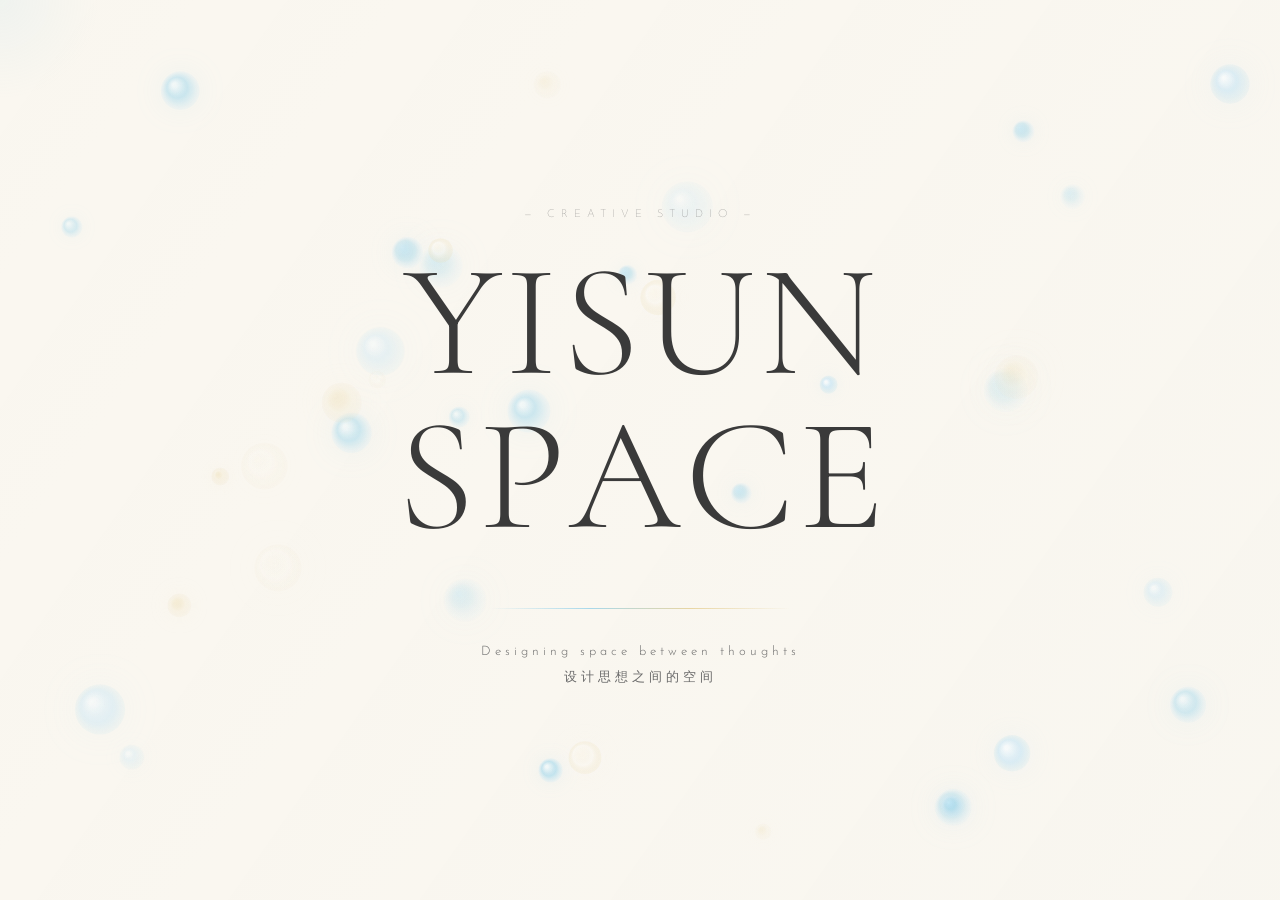
==== index.html @ d0c895dc "Add initial HTML structure for YISUN SPACE" ====
<!DOCTYPE html>
<html lang="zh">
<head>
<meta charset="UTF-8">
<meta name="viewport" content="width=device-width, initial-scale=1.0">
<title>YISUN SPACE</title>
<link href="https://fonts.googleapis.com/css2?family=Cormorant+Garamond:wght@300;400;600&family=Josefin+Sans:wght@100;300;400&display=swap" rel="stylesheet">
<style>
  :root {
    --cream: #FAF7F0;
    --rice: #F5EDD8;
    --sky: #A8D8EA;
    --cerulean: #87CEEB;
    --azure: #B8E0F7;
    --pale-blue: #D6EAF8;
    --warm-gold: #E8D5A3;
    --soft-sand: #EDE0C4;
    --ink: #3A3A3A;
    --light-ink: #6B6B6B;
  }

  * { margin: 0; padding: 0; box-sizing: border-box; }

  body {
    background: var(--cream);
    font-family: 'Josefin Sans', sans-serif;
    overflow-x: hidden;
    min-height: 100vh;
  }

  /* Canvas background */
  #marbleCanvas {
    position: fixed;
    top: 0; left: 0;
    width: 100%; height: 100%;
    z-index: 0;
    pointer-events: none;
  }

  /* Main content */
  .container {
    position: relative;
    z-index: 10;
    min-height: 100vh;
    display: flex;
    flex-direction: column;
    align-items: center;
    justify-content: center;
    padding: 40px 20px;
  }

  /* Subtitle */
  .subtitle {
    font-family: 'Josefin Sans', sans-serif;
    font-weight: 100;
    font-size: 11px;
    letter-spacing: 6px;
    color: var(--light-ink);
    text-transform: uppercase;
    margin-bottom: 30px;
    opacity: 0;
    animation: fadeUp 1s ease 0.5s forwards;
  }

  /* Hero title with animated letters */
  .hero-title {
    display: flex;
    flex-direction: column;
    align-items: center;
    gap: 10px;
    margin-bottom: 40px;
  }

  .word {
    display: flex;
    gap: 4px;
  }

  .letter {
    font-family: 'Cormorant Garamond', serif;
    font-weight: 300;
    font-size: clamp(72px, 14vw, 160px);
    color: var(--ink);
    display: inline-block;
    opacity: 0;
    transform: translateY(40px);
    animation: letterRise 0.7s cubic-bezier(0.16, 1, 0.3, 1) forwards;
    position: relative;
    line-height: 0.9;
    cursor: default;
    transition: color 0.3s ease;
  }

  .letter:hover {
    color: var(--sky);
  }

  /* Stagger delays for YISUN */
  .word:first-child .letter:nth-child(1) { animation-delay: 0.1s; }
  .word:first-child .letter:nth-child(2) { animation-delay: 0.18s; }
  .word:first-child .letter:nth-child(3) { animation-delay: 0.26s; }
  .word:first-child .letter:nth-child(4) { animation-delay: 0.34s; }
  .word:first-child .letter:nth-child(5) { animation-delay: 0.42s; }
  /* SPACE */
  .word:last-child .letter:nth-child(1) { animation-delay: 0.56s; }
  .word:last-child .letter:nth-child(2) { animation-delay: 0.64s; }
  .word:last-child .letter:nth-child(3) { animation-delay: 0.72s; }
  .word:last-child .letter:nth-child(4) { animation-delay: 0.80s; }
  .word:last-child .letter:nth-child(5) { animation-delay: 0.88s; }

  /* Divider */
  .divider {
    width: 0;
    height: 1px;
    background: linear-gradient(90deg, transparent, var(--sky), var(--warm-gold), transparent);
    margin: 20px auto 30px;
    animation: expandLine 1.2s ease 1.2s forwards;
  }

  /* Tagline */
  .tagline {
    font-family: 'Josefin Sans', sans-serif;
    font-weight: 300;
    font-size: 13px;
    letter-spacing: 4px;
    color: var(--light-ink);
    opacity: 0;
    animation: fadeUp 1s ease 1.4s forwards;
    text-align: center;
    line-height: 2;
  }

  /* Floating orbs decorative */
  .orbs-container {
    position: fixed;
    top: 0; left: 0;
    width: 100%; height: 100%;
    pointer-events: none;
    z-index: 1;
  }

  .orb {
    position: absolute;
    border-radius: 50%;
    opacity: 0.18;
    animation: float linear infinite;
  }



  /* Hero title clickable */
  .hero-title {
    cursor: pointer;
  }

  /* Animations */
  @keyframes letterRise {
    to { opacity: 1; transform: translateY(0); }
  }

  @keyframes fadeUp {
    to { opacity: 1; transform: translateY(0); }
  }

  @keyframes fadeDown {
    from { opacity: 0; transform: translateY(-20px); }
    to { opacity: 1; transform: translateY(0); }
  }

  @keyframes expandLine {
    to { width: 300px; }
  }

  @keyframes float {
    0% { transform: translateY(100vh) scale(0); opacity: 0; }
    10% { opacity: 0.18; }
    90% { opacity: 0.18; }
    100% { transform: translateY(-100px) scale(1); opacity: 0; }
  }

  @keyframes pulse {
    0%, 100% { opacity: 0.3; }
    50% { opacity: 1; }
  }



  /* Cursor glow */
  .cursor-glow {
    position: fixed;
    width: 200px;
    height: 200px;
    border-radius: 50%;
    background: radial-gradient(circle, rgba(168,216,234,0.12) 0%, transparent 70%);
    pointer-events: none;
    z-index: 5;
    transform: translate(-50%, -50%);
    transition: transform 0.1s ease;
  }
</style>
</head>
<body>

<canvas id="marbleCanvas"></canvas>
<div class="cursor-glow" id="cursorGlow"></div>

<!-- Floating orbs -->
<div class="orbs-container" id="orbsContainer"></div>

<!-- Main -->
<div class="container">
  <p class="subtitle">— Creative Studio —</p>
  
  <div class="hero-title" id="heroTitle">
    <div class="word">
      <span class="letter">Y</span>
      <span class="letter">I</span>
      <span class="letter">S</span>
      <span class="letter">U</span>
      <span class="letter">N</span>
    </div>
    <div class="word">
      <span class="letter">S</span>
      <span class="letter">P</span>
      <span class="letter">A</span>
      <span class="letter">C</span>
      <span class="letter">E</span>
    </div>
  </div>

  <div class="divider"></div>

  <p class="tagline">
    Designing space between thoughts<br>
    设计思想之间的空间
  </p>
</div>



<script>
// ===== MARBLE CANVAS (marbles / spheres) =====
const canvas = document.getElementById('marbleCanvas');
const ctx = canvas.getContext('2d');

function resize() {
  canvas.width = window.innerWidth;
  canvas.height = window.innerHeight;
}
resize();
window.addEventListener('resize', resize);

const COLORS = [
  ['#A8D8EA', '#D6EAF8', '#87CEEB'],
  ['#F5EDD8', '#EDE0C4', '#E8D5A3'],
  ['#B8E0F7', '#A8D8EA', '#ffffff'],
  ['#FAF7F0', '#E8D5A3', '#F5EDD8'],
  ['#87CEEB', '#B8E0F7', '#ffffff'],
];

class Marble {
  constructor() {
    this.reset(true);
  }

  reset(init = false) {
    this.r = Math.random() * 18 + 8;
    this.x = Math.random() * canvas.width;
    this.y = init ? Math.random() * canvas.height : canvas.height + this.r + 10;
    this.vx = (Math.random() - 0.5) * 0.8;
    this.vy = -(Math.random() * 1.2 + 0.4);
    this.colors = COLORS[Math.floor(Math.random() * COLORS.length)];
    this.opacity = Math.random() * 0.45 + 0.15;
    this.shimmer = Math.random() * Math.PI * 2;
    this.shimmerSpeed = Math.random() * 0.02 + 0.01;
  }

  draw() {
    this.shimmer += this.shimmerSpeed;
    const shimOffset = Math.sin(this.shimmer) * 0.1;

    // Main sphere gradient
    const g = ctx.createRadialGradient(
      this.x - this.r * 0.3, this.y - this.r * 0.3, this.r * 0.1,
      this.x, this.y, this.r
    );
    g.addColorStop(0, this.colors[2] + 'FF');
    g.addColorStop(0.5 + shimOffset, this.colors[0] + 'CC');
    g.addColorStop(1, this.colors[1] + '44');

    ctx.save();
    ctx.globalAlpha = this.opacity;

    // Shadow
    ctx.shadowColor = this.colors[0];
    ctx.shadowBlur = this.r * 1.5;

    ctx.beginPath();
    ctx.arc(this.x, this.y, this.r, 0, Math.PI * 2);
    ctx.fillStyle = g;
    ctx.fill();

    // Specular highlight
    ctx.shadowBlur = 0;
    const sg = ctx.createRadialGradient(
      this.x - this.r * 0.35, this.y - this.r * 0.35, 0,
      this.x - this.r * 0.25, this.y - this.r * 0.25, this.r * 0.5
    );
    sg.addColorStop(0, 'rgba(255,255,255,0.7)');
    sg.addColorStop(1, 'rgba(255,255,255,0)');
    ctx.beginPath();
    ctx.arc(this.x, this.y, this.r, 0, Math.PI * 2);
    ctx.fillStyle = sg;
    ctx.fill();

    ctx.restore();

    // Move
    this.x += this.vx;
    this.y += this.vy;

    // Bounce off sides
    if (this.x - this.r < 0 || this.x + this.r > canvas.width) this.vx *= -1;

    // Reset when off top
    if (this.y + this.r < -50) this.reset();
  }
}

// Create marbles
const marbles = Array.from({ length: 38 }, () => new Marble());

function animate() {
  ctx.clearRect(0, 0, canvas.width, canvas.height);

  // Soft background tint
  const bg = ctx.createLinearGradient(0, 0, canvas.width, canvas.height);
  bg.addColorStop(0, 'rgba(250,247,240,0)');
  bg.addColorStop(1, 'rgba(214,234,248,0.04)');
  ctx.fillStyle = bg;
  ctx.fillRect(0, 0, canvas.width, canvas.height);

  marbles.forEach(m => m.draw());
  requestAnimationFrame(animate);
}
animate();

// ===== CURSOR GLOW =====
const glow = document.getElementById('cursorGlow');
document.addEventListener('mousemove', e => {
  glow.style.left = e.clientX + 'px';
  glow.style.top = e.clientY + 'px';
});

// ===== HERO TITLE CLICK → future login / identity page =====
// TODO: Replace the URL below with your actual login or identity-recognition route.
// e.g. window.location.href = '/login'  or  '/identify'
document.getElementById('heroTitle').addEventListener('click', () => {
  // window.location.href = '/login';   // ← uncomment & set target when backend is ready
  console.log('[YISUN SPACE] Title clicked — navigation placeholder triggered.');
});

// ===== LETTER HOVER magnetic effect =====
document.querySelectorAll('.letter').forEach(el => {
  el.addEventListener('mousemove', e => {
    const rect = el.getBoundingClientRect();
    const cx = rect.left + rect.width / 2;
    const cy = rect.top + rect.height / 2;
    const dx = (e.clientX - cx) / rect.width * 12;
    const dy = (e.clientY - cy) / rect.height * 12;
    el.style.transform = `translate(${dx}px, ${dy}px) scale(1.05)`;
    el.style.transition = 'transform 0.1s ease, color 0.3s ease';
  });

  el.addEventListener('mouseleave', () => {
    el.style.transform = '';
    el.style.transition = 'transform 0.4s cubic-bezier(0.34,1.56,0.64,1), color 0.3s ease';
  });
});
</script>
</body>
</html>
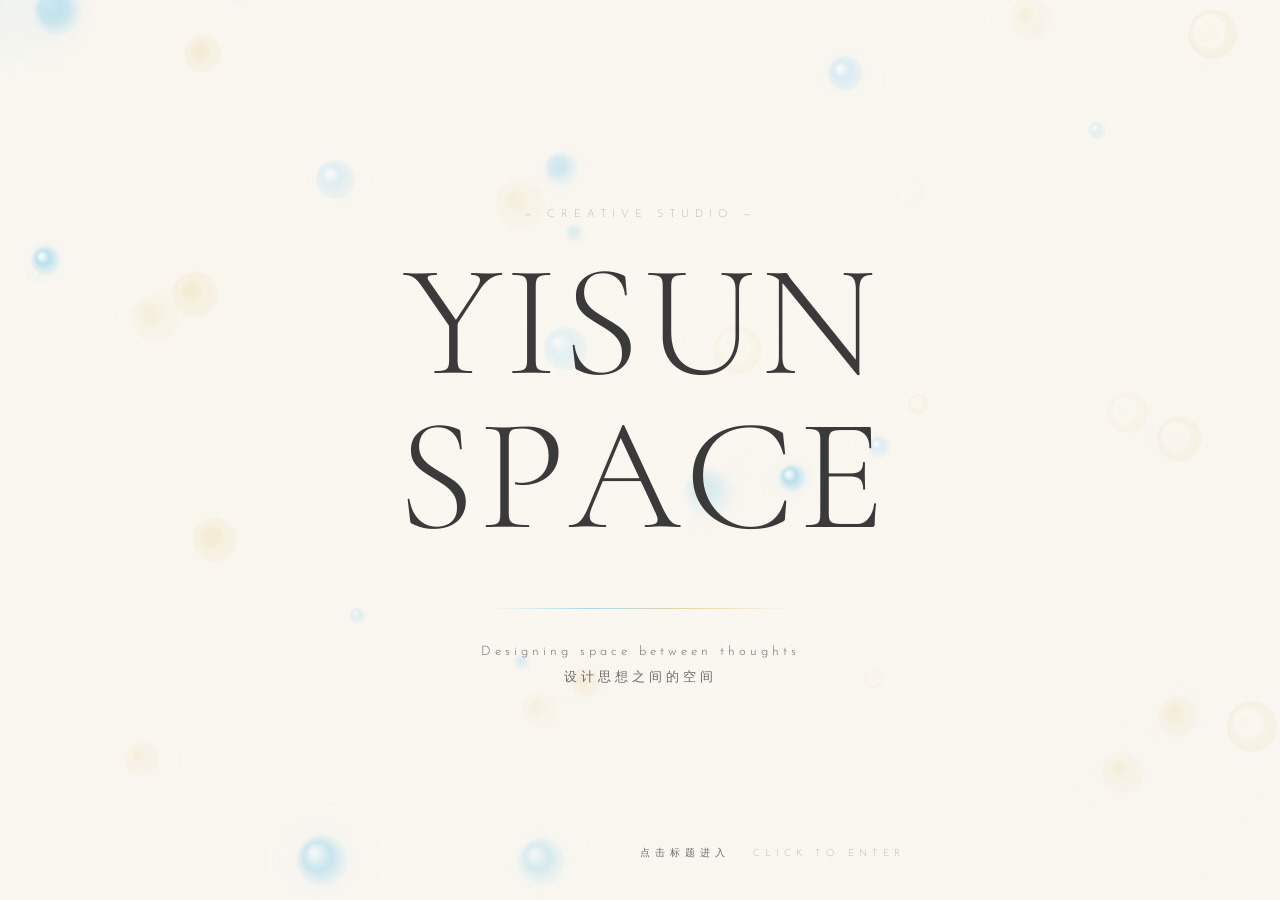
==== commit 3df6559b: "Add gateway, register-success, app pages with real API" ====
--- a/index.html
+++ b/index.html
@@ -28,7 +28,6 @@
     min-height: 100vh;
   }
 
-  /* Canvas background */
   #marbleCanvas {
     position: fixed;
     top: 0; left: 0;
@@ -37,7 +36,6 @@
     pointer-events: none;
   }
 
-  /* Main content */
   .container {
     position: relative;
     z-index: 10;
@@ -49,7 +47,6 @@
     padding: 40px 20px;
   }
 
-  /* Subtitle */
   .subtitle {
     font-family: 'Josefin Sans', sans-serif;
     font-weight: 100;
@@ -62,13 +59,13 @@
     animation: fadeUp 1s ease 0.5s forwards;
   }
 
-  /* Hero title with animated letters */
   .hero-title {
     display: flex;
     flex-direction: column;
     align-items: center;
     gap: 10px;
     margin-bottom: 40px;
+    cursor: pointer;
   }
 
   .word {
@@ -87,28 +84,23 @@
     animation: letterRise 0.7s cubic-bezier(0.16, 1, 0.3, 1) forwards;
     position: relative;
     line-height: 0.9;
-    cursor: default;
+    cursor: pointer;
     transition: color 0.3s ease;
   }
 
-  .letter:hover {
-    color: var(--sky);
-  }
-
-  /* Stagger delays for YISUN */
+  .letter:hover { color: var(--sky); }
+
   .word:first-child .letter:nth-child(1) { animation-delay: 0.1s; }
   .word:first-child .letter:nth-child(2) { animation-delay: 0.18s; }
   .word:first-child .letter:nth-child(3) { animation-delay: 0.26s; }
   .word:first-child .letter:nth-child(4) { animation-delay: 0.34s; }
   .word:first-child .letter:nth-child(5) { animation-delay: 0.42s; }
-  /* SPACE */
-  .word:last-child .letter:nth-child(1) { animation-delay: 0.56s; }
-  .word:last-child .letter:nth-child(2) { animation-delay: 0.64s; }
-  .word:last-child .letter:nth-child(3) { animation-delay: 0.72s; }
-  .word:last-child .letter:nth-child(4) { animation-delay: 0.80s; }
-  .word:last-child .letter:nth-child(5) { animation-delay: 0.88s; }
-
-  /* Divider */
+  .word:last-child .letter:nth-child(1)  { animation-delay: 0.56s; }
+  .word:last-child .letter:nth-child(2)  { animation-delay: 0.64s; }
+  .word:last-child .letter:nth-child(3)  { animation-delay: 0.72s; }
+  .word:last-child .letter:nth-child(4)  { animation-delay: 0.80s; }
+  .word:last-child .letter:nth-child(5)  { animation-delay: 0.88s; }
+
   .divider {
     width: 0;
     height: 1px;
@@ -117,7 +109,6 @@
     animation: expandLine 1.2s ease 1.2s forwards;
   }
 
-  /* Tagline */
   .tagline {
     font-family: 'Josefin Sans', sans-serif;
     font-weight: 300;
@@ -130,7 +121,23 @@
     line-height: 2;
   }
 
-  /* Floating orbs decorative */
+  /* Enter hint */
+  .enter-hint {
+    position: fixed;
+    bottom: 40px;
+    left: 50%;
+    transform: translateX(-50%);
+    font-family: 'Josefin Sans', sans-serif;
+    font-weight: 100;
+    font-size: 10px;
+    letter-spacing: 5px;
+    color: var(--light-ink);
+    opacity: 0;
+    animation: fadeUp 1s ease 2s forwards;
+    text-transform: uppercase;
+    z-index: 10;
+  }
+
   .orbs-container {
     position: fixed;
     top: 0; left: 0;
@@ -139,53 +146,6 @@
     z-index: 1;
   }
 
-  .orb {
-    position: absolute;
-    border-radius: 50%;
-    opacity: 0.18;
-    animation: float linear infinite;
-  }
-
-
-
-  /* Hero title clickable */
-  .hero-title {
-    cursor: pointer;
-  }
-
-  /* Animations */
-  @keyframes letterRise {
-    to { opacity: 1; transform: translateY(0); }
-  }
-
-  @keyframes fadeUp {
-    to { opacity: 1; transform: translateY(0); }
-  }
-
-  @keyframes fadeDown {
-    from { opacity: 0; transform: translateY(-20px); }
-    to { opacity: 1; transform: translateY(0); }
-  }
-
-  @keyframes expandLine {
-    to { width: 300px; }
-  }
-
-  @keyframes float {
-    0% { transform: translateY(100vh) scale(0); opacity: 0; }
-    10% { opacity: 0.18; }
-    90% { opacity: 0.18; }
-    100% { transform: translateY(-100px) scale(1); opacity: 0; }
-  }
-
-  @keyframes pulse {
-    0%, 100% { opacity: 0.3; }
-    50% { opacity: 1; }
-  }
-
-
-
-  /* Cursor glow */
   .cursor-glow {
     position: fixed;
     width: 200px;
@@ -197,20 +157,33 @@
     transform: translate(-50%, -50%);
     transition: transform 0.1s ease;
   }
+
+  @keyframes letterRise {
+    to { opacity: 1; transform: translateY(0); }
+  }
+  @keyframes fadeUp {
+    to { opacity: 1; transform: translateY(0); }
+  }
+  @keyframes expandLine {
+    to { width: 300px; }
+  }
+  @keyframes float {
+    0%   { transform: translateY(100vh) scale(0); opacity: 0; }
+    10%  { opacity: 0.18; }
+    90%  { opacity: 0.18; }
+    100% { transform: translateY(-100px) scale(1); opacity: 0; }
+  }
 </style>
 </head>
 <body>
 
 <canvas id="marbleCanvas"></canvas>
 <div class="cursor-glow" id="cursorGlow"></div>
-
-<!-- Floating orbs -->
 <div class="orbs-container" id="orbsContainer"></div>
 
-<!-- Main -->
 <div class="container">
   <p class="subtitle">— Creative Studio —</p>
-  
+
   <div class="hero-title" id="heroTitle">
     <div class="word">
       <span class="letter">Y</span>
@@ -236,10 +209,10 @@
   </p>
 </div>
 
-
+<p class="enter-hint">点击标题进入 · click to enter</p>
 
 <script>
-// ===== MARBLE CANVAS (marbles / spheres) =====
+// ===== MARBLE CANVAS =====
 const canvas = document.getElementById('marbleCanvas');
 const ctx = canvas.getContext('2d');
 
@@ -251,22 +224,19 @@
 window.addEventListener('resize', resize);
 
 const COLORS = [
-  ['#A8D8EA', '#D6EAF8', '#87CEEB'],
-  ['#F5EDD8', '#EDE0C4', '#E8D5A3'],
-  ['#B8E0F7', '#A8D8EA', '#ffffff'],
-  ['#FAF7F0', '#E8D5A3', '#F5EDD8'],
-  ['#87CEEB', '#B8E0F7', '#ffffff'],
+  ['#A8D8EA','#D6EAF8','#87CEEB'],
+  ['#F5EDD8','#EDE0C4','#E8D5A3'],
+  ['#B8E0F7','#A8D8EA','#ffffff'],
+  ['#FAF7F0','#E8D5A3','#F5EDD8'],
+  ['#87CEEB','#B8E0F7','#ffffff'],
 ];
 
 class Marble {
-  constructor() {
-    this.reset(true);
-  }
-
+  constructor() { this.reset(true); }
   reset(init = false) {
-    this.r = Math.random() * 18 + 8;
-    this.x = Math.random() * canvas.width;
-    this.y = init ? Math.random() * canvas.height : canvas.height + this.r + 10;
+    this.r  = Math.random() * 18 + 8;
+    this.x  = Math.random() * canvas.width;
+    this.y  = init ? Math.random() * canvas.height : canvas.height + this.r + 10;
     this.vx = (Math.random() - 0.5) * 0.8;
     this.vy = -(Math.random() * 1.2 + 0.4);
     this.colors = COLORS[Math.floor(Math.random() * COLORS.length)];
@@ -274,12 +244,9 @@
     this.shimmer = Math.random() * Math.PI * 2;
     this.shimmerSpeed = Math.random() * 0.02 + 0.01;
   }
-
   draw() {
     this.shimmer += this.shimmerSpeed;
     const shimOffset = Math.sin(this.shimmer) * 0.1;
-
-    // Main sphere gradient
     const g = ctx.createRadialGradient(
       this.x - this.r * 0.3, this.y - this.r * 0.3, this.r * 0.1,
       this.x, this.y, this.r
@@ -287,20 +254,14 @@
     g.addColorStop(0, this.colors[2] + 'FF');
     g.addColorStop(0.5 + shimOffset, this.colors[0] + 'CC');
     g.addColorStop(1, this.colors[1] + '44');
-
     ctx.save();
     ctx.globalAlpha = this.opacity;
-
-    // Shadow
     ctx.shadowColor = this.colors[0];
-    ctx.shadowBlur = this.r * 1.5;
-
+    ctx.shadowBlur  = this.r * 1.5;
     ctx.beginPath();
     ctx.arc(this.x, this.y, this.r, 0, Math.PI * 2);
     ctx.fillStyle = g;
     ctx.fill();
-
-    // Specular highlight
     ctx.shadowBlur = 0;
     const sg = ctx.createRadialGradient(
       this.x - this.r * 0.35, this.y - this.r * 0.35, 0,
@@ -312,34 +273,23 @@
     ctx.arc(this.x, this.y, this.r, 0, Math.PI * 2);
     ctx.fillStyle = sg;
     ctx.fill();
-
     ctx.restore();
-
-    // Move
     this.x += this.vx;
     this.y += this.vy;
-
-    // Bounce off sides
     if (this.x - this.r < 0 || this.x + this.r > canvas.width) this.vx *= -1;
-
-    // Reset when off top
     if (this.y + this.r < -50) this.reset();
   }
 }
 
-// Create marbles
 const marbles = Array.from({ length: 38 }, () => new Marble());
 
 function animate() {
   ctx.clearRect(0, 0, canvas.width, canvas.height);
-
-  // Soft background tint
   const bg = ctx.createLinearGradient(0, 0, canvas.width, canvas.height);
   bg.addColorStop(0, 'rgba(250,247,240,0)');
   bg.addColorStop(1, 'rgba(214,234,248,0.04)');
   ctx.fillStyle = bg;
   ctx.fillRect(0, 0, canvas.width, canvas.height);
-
   marbles.forEach(m => m.draw());
   requestAnimationFrame(animate);
 }
@@ -349,15 +299,12 @@
 const glow = document.getElementById('cursorGlow');
 document.addEventListener('mousemove', e => {
   glow.style.left = e.clientX + 'px';
-  glow.style.top = e.clientY + 'px';
+  glow.style.top  = e.clientY + 'px';
 });
 
-// ===== HERO TITLE CLICK → future login / identity page =====
-// TODO: Replace the URL below with your actual login or identity-recognition route.
-// e.g. window.location.href = '/login'  or  '/identify'
+// ===== HERO TITLE CLICK → /gateway/ =====
 document.getElementById('heroTitle').addEventListener('click', () => {
-  // window.location.href = '/login';   // ← uncomment & set target when backend is ready
-  console.log('[YISUN SPACE] Title clicked — navigation placeholder triggered.');
+  window.location.href = '/gateway/';
 });
 
 // ===== LETTER HOVER magnetic effect =====
@@ -365,15 +312,14 @@
   el.addEventListener('mousemove', e => {
     const rect = el.getBoundingClientRect();
     const cx = rect.left + rect.width / 2;
-    const cy = rect.top + rect.height / 2;
-    const dx = (e.clientX - cx) / rect.width * 12;
+    const cy = rect.top  + rect.height / 2;
+    const dx = (e.clientX - cx) / rect.width  * 12;
     const dy = (e.clientY - cy) / rect.height * 12;
-    el.style.transform = `translate(${dx}px, ${dy}px) scale(1.05)`;
+    el.style.transform  = `translate(${dx}px, ${dy}px) scale(1.05)`;
     el.style.transition = 'transform 0.1s ease, color 0.3s ease';
   });
-
   el.addEventListener('mouseleave', () => {
-    el.style.transform = '';
+    el.style.transform  = '';
     el.style.transition = 'transform 0.4s cubic-bezier(0.34,1.56,0.64,1), color 0.3s ease';
   });
 });
